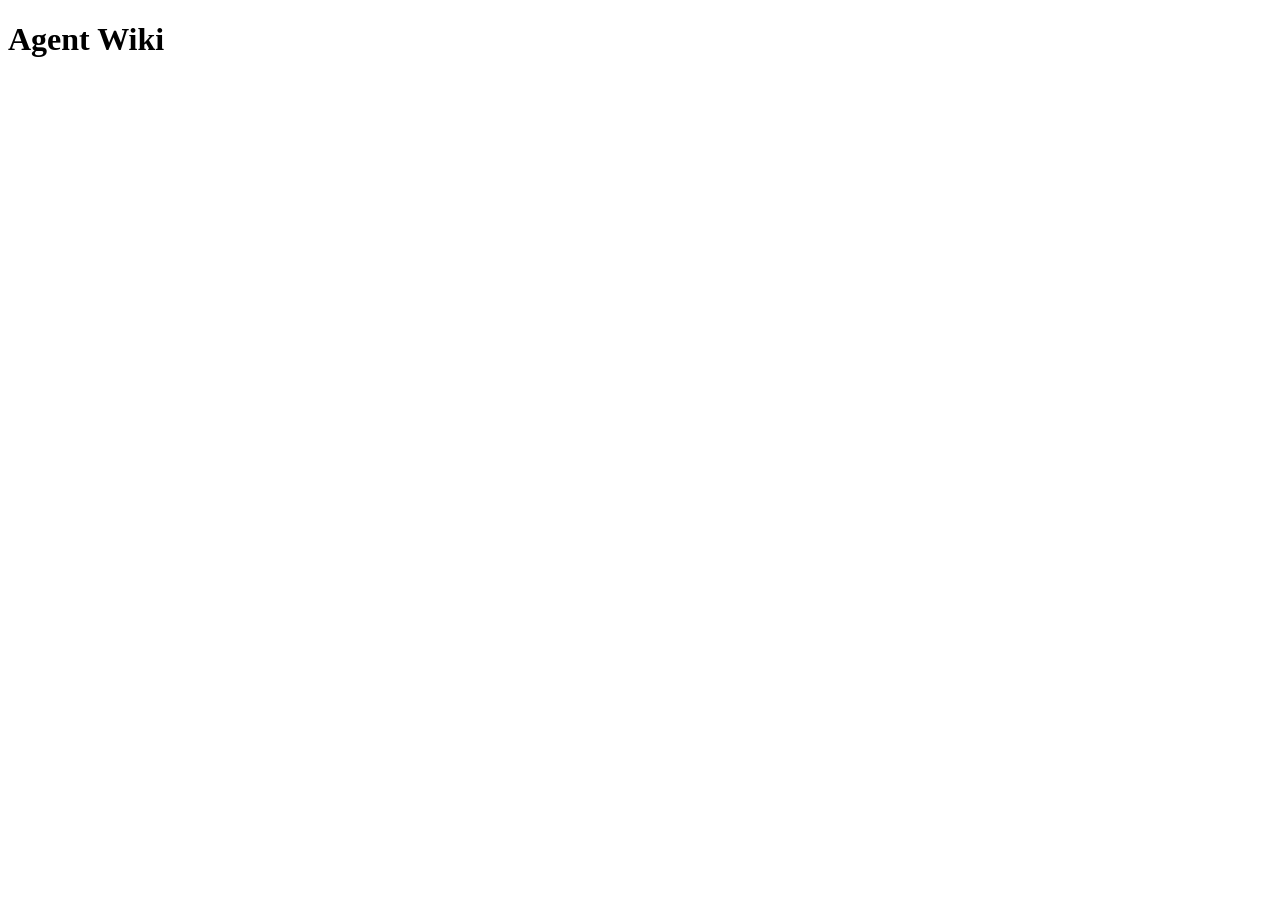
==== site/index.html @ 08c0e8dc "ci: deploy site/ to GitHub Pages" ====
<!doctype html>
<html lang="en">
<head>
  <meta charset="utf-8">
  <meta name="viewport" content="width=device-width, initial-scale=1">
  <title>Agent Wiki</title>
</head>
<body>
  <h1>Agent Wiki</h1>
</body>
</html>
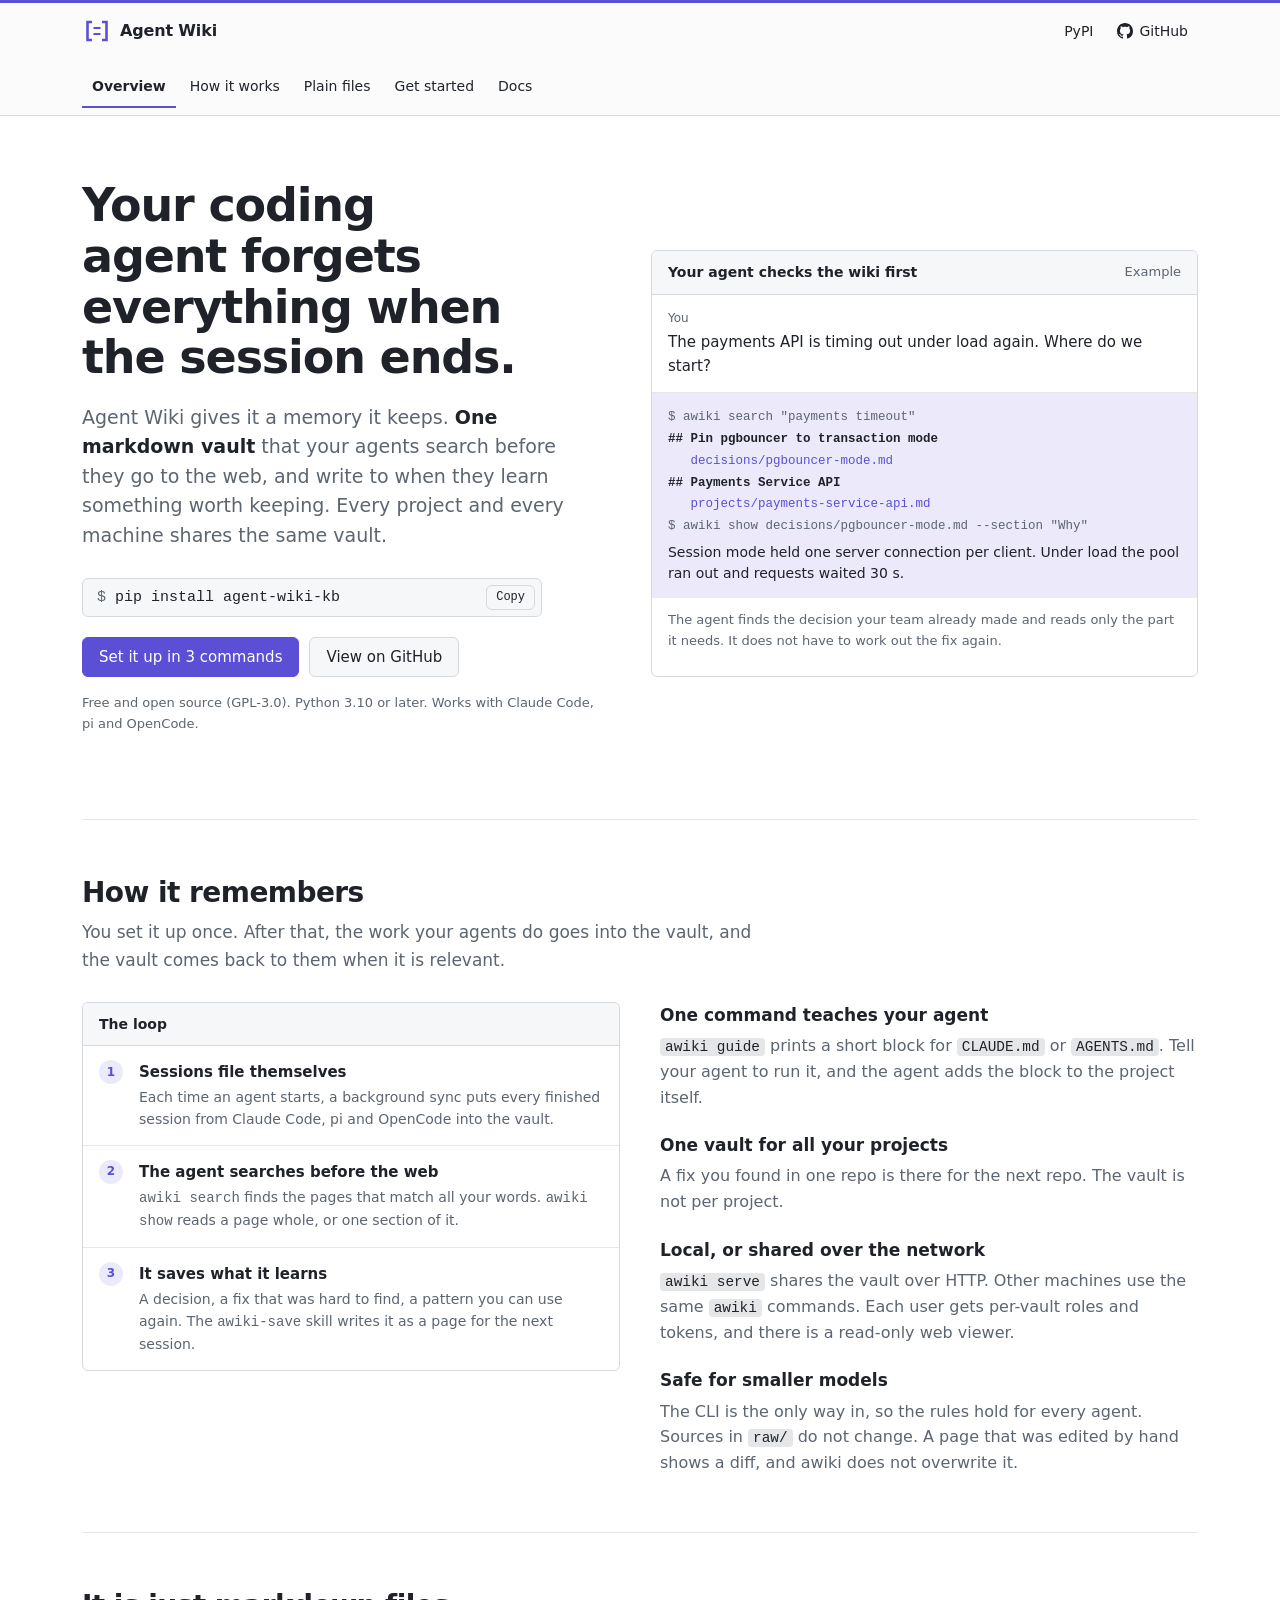
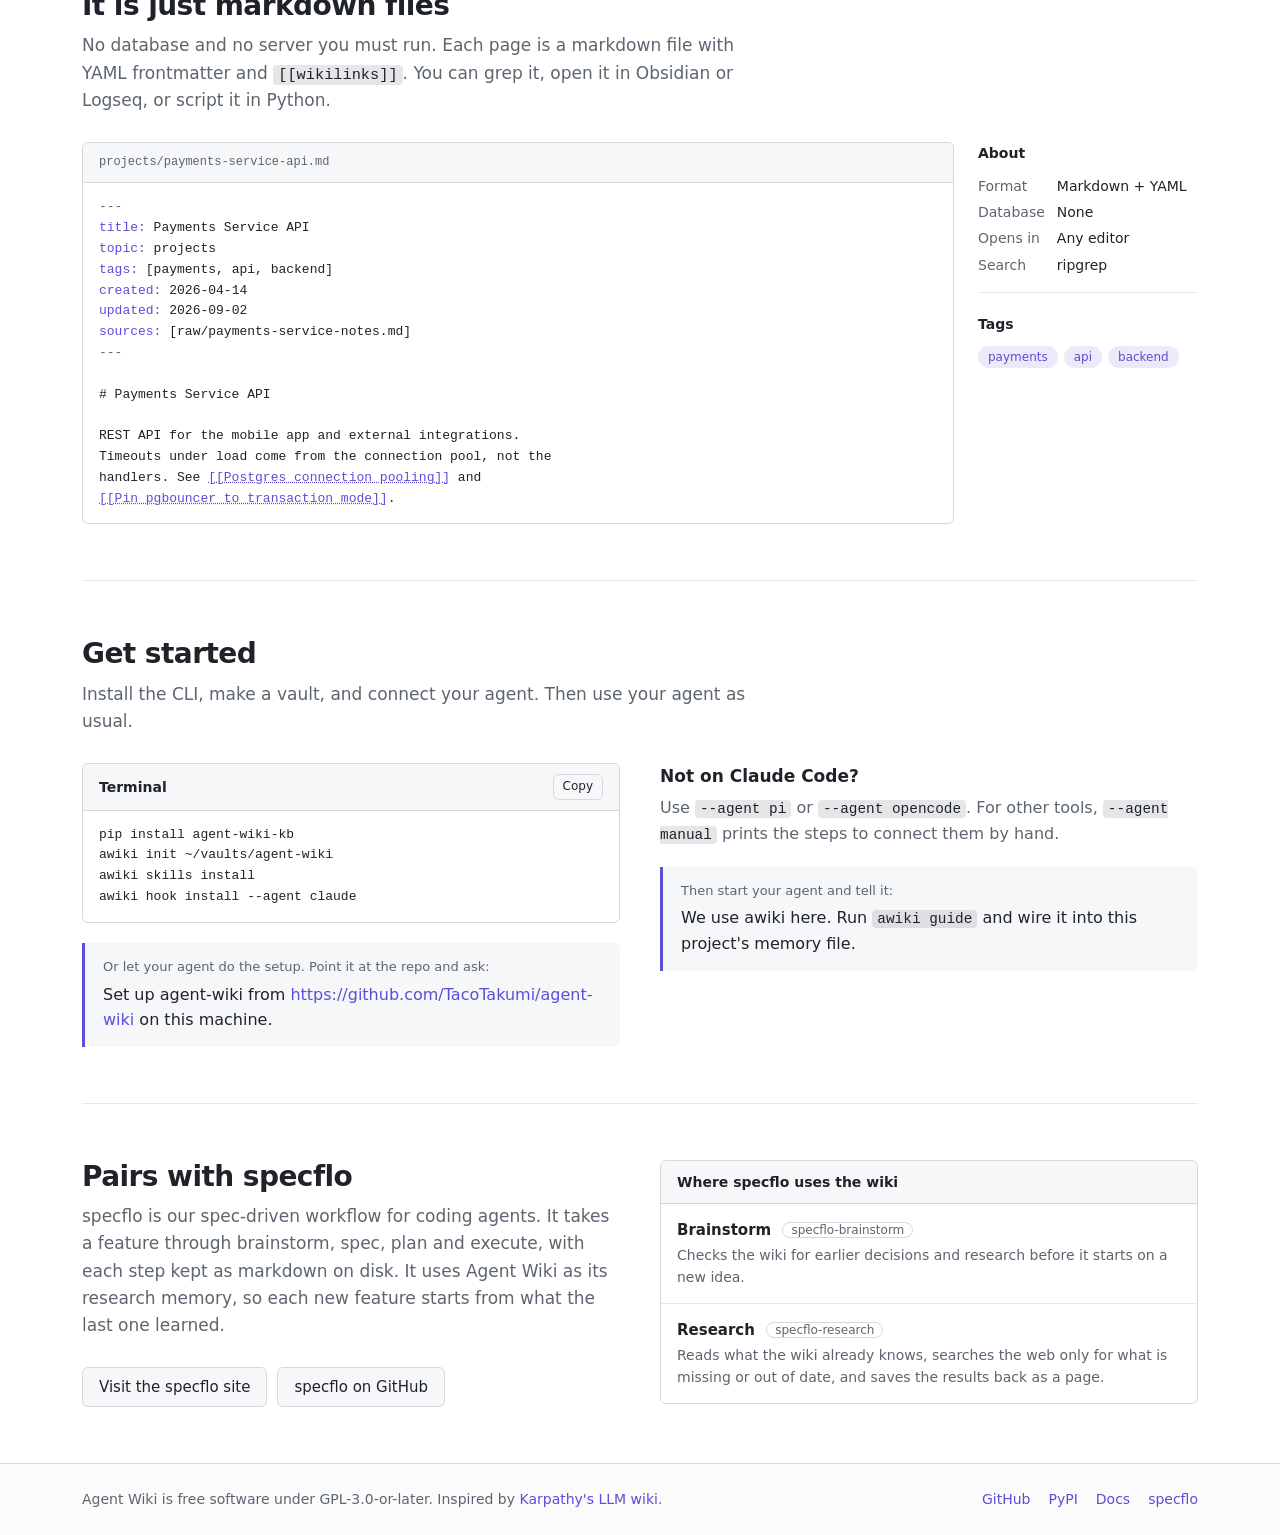
==== commit 76cbb2bb: "site: landing page in the viewer theme, with specflo cross-promotion" ====
--- a/site/index.html
+++ b/site/index.html
@@ -1,11 +1,389 @@
 <!doctype html>
 <html lang="en">
 <head>
-  <meta charset="utf-8">
-  <meta name="viewport" content="width=device-width, initial-scale=1">
-  <title>Agent Wiki</title>
+<meta charset="utf-8">
+<meta name="viewport" content="width=device-width, initial-scale=1">
+<title>Agent Wiki - memory your coding agents keep</title>
+<meta name="description" content="Agent Wiki is a plain-markdown vault your AI coding agents search before they reach for the web, and write back to when they learn something worth keeping.">
+<link rel="icon" href="favicon.svg" type="image/svg+xml">
+<style>
+/* Same tokens as the vault viewer (src/agent_wiki/viewer/static/viewer.css). */
+:root {
+  color-scheme: light dark;
+  --bg:           light-dark(#ffffff, #17191c);
+  --bg-muted:     light-dark(#f6f7f9, #1f2226);
+  --bg-header:    light-dark(#fbfbfc, #1b1d20);
+  --bg-hover:     light-dark(#f0f2f5, #24282d);
+  --fg:           light-dark(#1f2329, #dde0e5);
+  --fg-muted:     light-dark(#5c6570, #9aa1ab);
+  --border:       light-dark(#d5d9de, #353a41);
+  --border-muted: light-dark(#e4e7eb, #2b2f35);
+  --accent:       light-dark(#5b4fd6, #a99fff);
+  --on-accent:    light-dark(#ffffff, #111417);
+  --mark:         light-dark(#fff1a6, #5a4a0c);
+}
+:root {
+  --accent-soft: color-mix(in srgb, var(--accent) 12%, transparent);
+  --accent-soft-hover: color-mix(in srgb, var(--accent) 20%, transparent);
+  --neutral-soft: color-mix(in srgb, var(--fg-muted) 16%, transparent);
+  --radius: 6px;
+  --gutter: 32px;
+  --ui: system-ui, -apple-system, "Segoe UI", "Noto Sans", Helvetica, Arial, sans-serif;
+  --mono: ui-monospace, SFMono-Regular, "SF Mono", Menlo, Consolas, "Liberation Mono", monospace;
+}
+
+/* ---------- Frame ---------- */
+* { box-sizing: border-box; }
+html, body { margin: 0; }
+html { scroll-behavior: smooth; }
+body { background: var(--bg); color: var(--fg); font: 16px/1.6 var(--ui); }
+a { color: var(--accent); text-decoration: none; }
+a:hover { text-decoration: underline; }
+:focus-visible { outline: 2px solid var(--accent); outline-offset: 2px; border-radius: 3px; }
+code, pre { font-family: var(--mono); }
+p { margin: 0 0 12px; }
+.container { max-width: 1180px; margin: 0 auto; padding: 0 var(--gutter); }
+@media (max-width: 1200px) { :root { --gutter: 24px; } }
+@media (max-width: 767px) { :root { --gutter: 16px; } }
+
+/* ---------- Header (as the viewer) ---------- */
+.site-header { background: var(--bg-header); border-top: 3px solid var(--accent);
+  border-bottom: 1px solid var(--border); }
+.site-header .container { display: flex; align-items: center; gap: 16px; min-height: 56px;
+  flex-wrap: wrap; padding-block: 8px; }
+.brand { display: flex; align-items: center; gap: 8px; color: var(--fg); font-weight: 600;
+  font-size: 16px; letter-spacing: -0.01em; }
+.brand:hover { text-decoration: none; }
+.brand svg { width: 30px; height: 22px; color: var(--accent); flex: none; }
+.header-links { margin-left: auto; display: flex; gap: 4px; font-size: 14px; }
+.header-links a { color: var(--fg); padding: 4px 10px; border-radius: var(--radius); }
+.header-links a:hover { background: var(--bg-hover); text-decoration: none; }
+.header-links .gh { display: inline-flex; align-items: center; gap: 6px; }
+.header-links .gh svg { width: 16px; height: 16px; flex: none; }
+.tabs-row { padding-block: 0; }
+.tabs { display: flex; gap: 4px; overflow-x: auto; scrollbar-width: thin; margin-bottom: -1px; font-size: 14px; }
+.tabs a { padding: 8px 10px 9px; color: var(--fg); white-space: nowrap;
+  border-bottom: 2px solid transparent; border-radius: var(--radius) var(--radius) 0 0; }
+.tabs a:hover { text-decoration: none; background: var(--bg-hover); }
+.tabs a:first-child { font-weight: 600; border-bottom-color: var(--accent); }
+
+/* ---------- Buttons ---------- */
+.btn { display: inline-flex; align-items: center; font: inherit; font-size: 15px; font-weight: 500;
+  color: var(--fg); background: var(--bg-muted); border: 1px solid var(--border);
+  border-radius: var(--radius); padding: 7px 16px; min-height: 38px; cursor: pointer; }
+.btn:hover { background: var(--bg-hover); text-decoration: none; }
+.btn-accent,
+.btn-accent:hover { background: var(--accent); border-color: var(--accent); color: var(--on-accent); }
+.btn-small { font-size: 12px; padding: 2px 9px; min-height: 0; }
+
+/* ---------- Box with rows (as the viewer) ---------- */
+.box { border: 1px solid var(--border); border-radius: var(--radius); background: var(--bg); font-size: 14px; }
+.box-head { display: flex; align-items: center; justify-content: space-between; gap: 12px;
+  padding: 10px 16px; background: var(--bg-muted); border-bottom: 1px solid var(--border);
+  border-radius: var(--radius) var(--radius) 0 0; font-weight: 600; }
+.box-head small { font-weight: 400; color: var(--fg-muted); font-size: 13px; }
+.file-head { font-family: var(--mono); font-size: 12px; font-weight: 400; color: var(--fg-muted); }
+.box pre { margin: 0; padding: 14px 16px; overflow-x: auto; font-size: 13px; line-height: 1.6; }
+.rows { list-style: none; margin: 0; padding: 0; }
+.rows li { display: grid; grid-template-columns: 28px minmax(0, 1fr); gap: 4px 12px;
+  padding: 14px 16px; border-top: 1px solid var(--border-muted); }
+.rows li:first-child { border-top: 0; }
+.rows .step { display: inline-flex; justify-content: center; align-items: center; width: 24px; height: 24px;
+  border-radius: 999px; background: var(--accent-soft); color: var(--accent); font-weight: 600;
+  font-size: 12px; font-variant-numeric: tabular-nums; }
+.rows strong { display: block; font-weight: 600; font-size: 15px; }
+.rows p { margin: 2px 0 0; color: var(--fg-muted); }
+.rows.plain li { display: block; }
+.rows strong .topic-tag { margin-left: 6px; font-weight: 400; vertical-align: 1px; }
+.topic-tag { font-size: 12px; color: var(--fg-muted); border: 1px solid var(--border); border-radius: 999px;
+  padding: 0 8px; white-space: nowrap; }
+.tags { display: flex; flex-wrap: wrap; gap: 6px; list-style: none; margin: 0; padding: 0; }
+.tags li { font-size: 12px; font-weight: 500; line-height: 22px; padding: 0 10px;
+  border-radius: 999px; color: var(--accent); background: var(--accent-soft); }
+
+/* ---------- Hero ---------- */
+.hero { display: grid; grid-template-columns: minmax(0, 1fr) minmax(0, 1.05fr); gap: 48px;
+  align-items: center; padding: 64px 0 72px; }
+.hero h1 { font-size: 46px; line-height: 1.1; font-weight: 650; letter-spacing: -0.025em;
+  margin: 0 0 20px; text-wrap: balance; }
+.lead { font-size: 19px; line-height: 1.55; color: var(--fg-muted); max-width: 34em; margin-bottom: 28px; }
+.lead strong { color: var(--fg); font-weight: 600; }
+.install { display: flex; align-items: center; gap: 8px; max-width: 460px; margin-bottom: 20px;
+  padding: 6px 6px 6px 14px; border: 1px solid var(--border); border-radius: var(--radius);
+  background: var(--bg-muted); font-family: var(--mono); font-size: 15px; }
+.install code { flex: 1; min-width: 0; overflow-x: auto; white-space: nowrap; }
+.install code::before { content: "$ "; color: var(--fg-muted); }
+.actions { display: flex; flex-wrap: wrap; gap: 10px; }
+.note { font-size: 13px; color: var(--fg-muted); margin-top: 16px; }
+
+/* The prompt mock: the agent searches the wiki and reads one section. */
+.prompt-mock .ask { padding: 14px 16px; border-bottom: 1px solid var(--border-muted); }
+.prompt-mock .who { display: block; font-size: 12px; color: var(--fg-muted); margin-bottom: 2px; }
+.prompt-mock .ask p { margin: 0; font-size: 15px; }
+.inject { margin: 0; padding: 14px 16px; list-style: none; font-family: var(--mono); font-size: 12.5px;
+  line-height: 1.75; background: var(--accent-soft); overflow-x: auto; }
+.inject li { white-space: nowrap; }
+.inject .c { color: var(--fg-muted); }
+.inject .h { color: var(--fg); font-weight: 600; }
+.inject .p { color: var(--accent); }
+.inject .p { white-space: pre; }
+.inject .o { color: var(--fg); white-space: normal; font-family: var(--ui); font-size: 14px; line-height: 1.5;
+  margin-top: 4px; }
+.prompt-mock .after { padding: 12px 16px; color: var(--fg-muted); font-size: 13px; }
+.prompt-mock .after code { color: var(--fg); }
+@media (prefers-reduced-motion: no-preference) {
+  /* "backwards" hides each line only while its animation waits to start, so a
+     browser that does not animate still shows the lines. */
+  .inject li { animation: show 0.35s ease-out backwards; }
+  .inject li:nth-child(1) { animation-delay: 0.5s; }
+  .inject li:nth-child(2) { animation-delay: 0.62s; }
+  .inject li:nth-child(3) { animation-delay: 0.74s; }
+  .inject li:nth-child(4) { animation-delay: 0.86s; }
+  .inject li:nth-child(5) { animation-delay: 0.98s; }
+  .inject li:nth-child(6) { animation-delay: 1.1s; }
+  .inject li:nth-child(7) { animation-delay: 1.22s; }
+  @keyframes show { from { opacity: 0; transform: translateY(3px); } }
+}
+
+/* ---------- Sections ---------- */
+section { padding: 56px 0; border-top: 1px solid var(--border-muted); }
+section h2 { font-size: 28px; line-height: 1.2; font-weight: 650; letter-spacing: -0.02em; margin: 0 0 10px; }
+.section-sub { color: var(--fg-muted); font-size: 17px; max-width: 40em; margin-bottom: 28px; }
+.split { display: grid; grid-template-columns: minmax(0, 1fr) minmax(0, 1fr); gap: 40px; align-items: start; }
+.points { display: grid; gap: 22px; }
+.points h3 { font-size: 17px; font-weight: 600; margin: 0 0 4px; }
+.points p { margin: 0; color: var(--fg-muted); }
+.points code, .section-sub code, .say code { font-size: 0.9em; padding: 1px 5px; border-radius: 4px;
+  background: var(--neutral-soft); color: var(--fg); }
+
+/* Page view: the markdown file with an About sidebar, as the viewer shows a page. */
+.page-layout { display: grid; grid-template-columns: minmax(0, 1fr) 220px; gap: 24px; align-items: start; }
+.page-layout aside { font-size: 14px; }
+.page-layout aside h4 { font-size: 14px; font-weight: 600; margin: 0 0 10px; }
+.page-layout dl { display: grid; grid-template-columns: max-content 1fr; gap: 4px 12px; margin: 0 0 20px;
+  padding-bottom: 16px; border-bottom: 1px solid var(--border-muted); }
+.page-layout dt { color: var(--fg-muted); }
+.page-layout dd { margin: 0; }
+.md .k { color: var(--accent); }
+.md .m { color: var(--fg-muted); }
+.md .l { color: var(--accent); text-decoration: underline dotted; }
+
+/* Get started */
+.say { margin: 20px 0 0; padding: 14px 18px; border-left: 3px solid var(--accent);
+  background: var(--bg-muted); border-radius: 0 var(--radius) var(--radius) 0; }
+.say p { margin: 0; overflow-wrap: anywhere; }
+.say .who { display: block; font-size: 13px; color: var(--fg-muted); margin-bottom: 4px; }
+.cmd .m { color: var(--fg-muted); }
+
+/* Footer */
+footer { border-top: 1px solid var(--border); background: var(--bg-header); font-size: 14px; color: var(--fg-muted); }
+footer .container { display: flex; flex-wrap: wrap; gap: 8px 24px; justify-content: space-between; padding-block: 24px; }
+footer nav { display: flex; flex-wrap: wrap; gap: 4px 18px; }
+
+@media (max-width: 1011px) {
+  .hero { grid-template-columns: minmax(0, 1fr); gap: 36px; padding: 40px 0 48px; }
+  .split { grid-template-columns: minmax(0, 1fr); gap: 28px; }
+}
+@media (max-width: 767px) {
+  .hero h1 { font-size: 34px; }
+  .lead { font-size: 17px; }
+  section { padding: 40px 0; }
+  section h2 { font-size: 24px; }
+  .page-layout { grid-template-columns: minmax(0, 1fr); }
+  .header-links a.hide-narrow { display: none; }
+}
+</style>
 </head>
 <body>
-  <h1>Agent Wiki</h1>
+<header class="site-header">
+<div class="container">
+<a class="brand" href="#">
+<svg viewBox="0 0 30 22" aria-hidden="true" fill="none" stroke="currentColor">
+<path d="M10 2H5.5v18H10M20 2h4.5v18H20" stroke-width="2.6"/>
+<path d="M11.5 8h7M11.5 14h7" stroke-width="2.2"/>
+</svg>
+Agent Wiki
+</a>
+<nav class="header-links" aria-label="Project links">
+<a class="hide-narrow" href="https://pypi.org/project/agent-wiki-kb/">PyPI</a>
+<a class="gh" href="https://github.com/TacoTakumi/agent-wiki"><svg viewBox="0 0 16 16" aria-hidden="true" fill="currentColor"><path d="M8 0c4.42 0 8 3.58 8 8a8.013 8.013 0 0 1-5.45 7.59c-.4.08-.55-.17-.55-.38 0-.27.01-1.13.01-2.2 0-.75-.25-1.23-.54-1.48 1.78-.2 3.65-.88 3.65-3.95 0-.88-.31-1.59-.82-2.15.08-.2.36-1.02-.08-2.12 0 0-.67-.22-2.2.82-.64-.18-1.32-.27-2-.27-.68 0-1.36.09-2 .27-1.53-1.03-2.2-.82-2.2-.82-.44 1.1-.16 1.92-.08 2.12-.51.56-.82 1.28-.82 2.15 0 3.06 1.86 3.75 3.64 3.95-.23.2-.44.55-.51 1.07-.46.21-1.61.55-2.33-.66-.15-.24-.6-.83-1.23-.82-.67.01-.27.38.01.53.34.19.73.9.82 1.13.16.45.68 1.31 2.69.94 0 .67.01 1.3.01 1.49 0 .21-.15.45-.55.38A7.995 7.995 0 0 1 0 8c0-4.42 3.58-8 8-8Z"/></svg>GitHub</a>
+</nav>
+</div>
+<div class="container tabs-row">
+<nav class="tabs" aria-label="Sections">
+<a href="#top">Overview</a>
+<a href="#how">How it works</a>
+<a href="#files">Plain files</a>
+<a href="#start">Get started</a>
+<a href="https://github.com/TacoTakumi/agent-wiki#readme">Docs</a>
+</nav>
+</div>
+</header>
+
+<main class="container" id="top">
+<div class="hero">
+<div>
+<h1>Your coding agent forgets everything when the session ends.</h1>
+<p class="lead">Agent Wiki gives it a memory it keeps. <strong>One markdown vault</strong> that your agents search before they go to the web, and write to when they learn something worth keeping. Every project and every machine shares the same vault.</p>
+<div class="install">
+<code id="install-cmd">pip install agent-wiki-kb</code>
+<button class="btn btn-small" type="button" data-copy="install-cmd">Copy</button>
+</div>
+<div class="actions">
+<a class="btn btn-accent" href="#start">Set it up in 3 commands</a>
+<a class="btn" href="https://github.com/TacoTakumi/agent-wiki">View on GitHub</a>
+</div>
+<p class="note">Free and open source (GPL-3.0). Python 3.10 or later. Works with Claude Code, pi and OpenCode.</p>
+</div>
+
+<div class="box prompt-mock" aria-label="Example: the agent checks the wiki before it answers">
+<div class="box-head">Your agent checks the wiki first <small>Example</small></div>
+<div class="ask">
+<span class="who">You</span>
+<p>The payments API is timing out under load again. Where do we start?</p>
+</div>
+<ol class="inject">
+<li class="c">$ awiki search "payments timeout"</li>
+<li class="h">## Pin pgbouncer to transaction mode</li>
+<li class="p">   decisions/pgbouncer-mode.md</li>
+<li class="h">## Payments Service API</li>
+<li class="p">   projects/payments-service-api.md</li>
+<li class="c">$ awiki show decisions/pgbouncer-mode.md --section "Why"</li>
+<li class="o">Session mode held one server connection per client. Under load the pool ran out and requests waited 30 s.</li>
+</ol>
+<p class="after">The agent finds the decision your team already made and reads only the part it needs. It does not have to work out the fix again.</p>
+</div>
+</div>
+
+<section id="how">
+<h2>How it remembers</h2>
+<p class="section-sub">You set it up once. After that, the work your agents do goes into the vault, and the vault comes back to them when it is relevant.</p>
+<div class="split">
+<div class="box">
+<div class="box-head">The loop</div>
+<ol class="rows">
+<li><span class="step">1</span><div><strong>Sessions file themselves</strong><p>Each time an agent starts, a background sync puts every finished session from Claude Code, pi and OpenCode into the vault.</p></div></li>
+<li><span class="step">2</span><div><strong>The agent searches before the web</strong><p><code>awiki search</code> finds the pages that match all your words. <code>awiki show</code> reads a page whole, or one section of it.</p></div></li>
+<li><span class="step">3</span><div><strong>It saves what it learns</strong><p>A decision, a fix that was hard to find, a pattern you can use again. The <code>awiki-save</code> skill writes it as a page for the next session.</p></div></li>
+</ol>
+</div>
+<div class="points">
+<div><h3>One command teaches your agent</h3><p><code>awiki guide</code> prints a short block for <code>CLAUDE.md</code> or <code>AGENTS.md</code>. Tell your agent to run it, and the agent adds the block to the project itself.</p></div>
+<div><h3>One vault for all your projects</h3><p>A fix you found in one repo is there for the next repo. The vault is not per project.</p></div>
+<div><h3>Local, or shared over the network</h3><p><code>awiki serve</code> shares the vault over HTTP. Other machines use the same <code>awiki</code> commands. Each user gets per-vault roles and tokens, and there is a read-only web viewer.</p></div>
+<div><h3>Safe for smaller models</h3><p>The CLI is the only way in, so the rules hold for every agent. Sources in <code>raw/</code> do not change. A page that was edited by hand shows a diff, and awiki does not overwrite it.</p></div>
+</div>
+</div>
+</section>
+
+<section id="files">
+<h2>It is just markdown files</h2>
+<p class="section-sub">No database and no server you must run. Each page is a markdown file with YAML frontmatter and <code>[[wikilinks]]</code>. You can grep it, open it in Obsidian or Logseq, or script it in Python.</p>
+<div class="page-layout">
+<div class="box">
+<div class="box-head"><span class="file-head">projects/payments-service-api.md</span></div>
+<pre class="md"><span class="m">---</span>
+<span class="k">title:</span> Payments Service API
+<span class="k">topic:</span> projects
+<span class="k">tags:</span> [payments, api, backend]
+<span class="k">created:</span> 2026-04-14
+<span class="k">updated:</span> 2026-09-02
+<span class="k">sources:</span> [raw/payments-service-notes.md]
+<span class="m">---</span>
+
+# Payments Service API
+
+REST API for the mobile app and external integrations.
+Timeouts under load come from the connection pool, not the
+handlers. See <span class="l">[[Postgres connection pooling]]</span> and
+<span class="l">[[Pin pgbouncer to transaction mode]]</span>.</pre>
+</div>
+<aside>
+<h4>About</h4>
+<dl>
+<dt>Format</dt><dd>Markdown + YAML</dd>
+<dt>Database</dt><dd>None</dd>
+<dt>Opens in</dt><dd>Any editor</dd>
+<dt>Search</dt><dd>ripgrep</dd>
+</dl>
+<h4>Tags</h4>
+<ul class="tags"><li>payments</li><li>api</li><li>backend</li></ul>
+</aside>
+</div>
+</section>
+
+<section id="start">
+<h2>Get started</h2>
+<p class="section-sub">Install the CLI, make a vault, and connect your agent. Then use your agent as usual.</p>
+<div class="split">
+<div>
+<div class="box">
+<div class="box-head">Terminal <button class="btn btn-small" type="button" data-copy="setup-cmds">Copy</button></div>
+<pre class="cmd" id="setup-cmds">pip install agent-wiki-kb
+awiki init ~/vaults/agent-wiki
+awiki skills install
+awiki hook install --agent claude</pre>
+</div>
+<div class="say">
+<span class="who">Or let your agent do the setup. Point it at the repo and ask:</span>
+<p>Set up agent-wiki from <a href="https://github.com/TacoTakumi/agent-wiki">https://github.com/TacoTakumi/agent-wiki</a> on this machine.</p>
+</div>
+</div>
+<div>
+<div class="points">
+<div><h3>Not on Claude Code?</h3><p>Use <code>--agent pi</code> or <code>--agent opencode</code>. For other tools, <code>--agent manual</code> prints the steps to connect them by hand.</p></div>
+</div>
+<div class="say">
+<span class="who">Then start your agent and tell it:</span>
+<p>We use awiki here. Run <code>awiki guide</code> and wire it into this project's memory file.</p>
+</div>
+</div>
+</div>
+</section>
+
+<section id="specflo">
+<div class="split">
+<div>
+<h2>Pairs with specflo</h2>
+<p class="section-sub">specflo is our spec-driven workflow for coding agents. It takes a feature through brainstorm, spec, plan and execute, with each step kept as markdown on disk. It uses Agent Wiki as its research memory, so each new feature starts from what the last one learned.</p>
+<div class="actions">
+<a class="btn" href="https://tacotakumi.github.io/specflo/">Visit the specflo site</a>
+<a class="btn" href="https://github.com/TacoTakumi/specflo">specflo on GitHub</a>
+</div>
+</div>
+<div class="box">
+<div class="box-head">Where specflo uses the wiki</div>
+<ul class="rows plain">
+<li><div><strong>Brainstorm <span class="topic-tag">specflo-brainstorm</span></strong><p>Checks the wiki for earlier decisions and research before it starts on a new idea.</p></div></li>
+<li><div><strong>Research <span class="topic-tag">specflo-research</span></strong><p>Reads what the wiki already knows, searches the web only for what is missing or out of date, and saves the results back as a page.</p></div></li>
+</ul>
+</div>
+</div>
+</section>
+</main>
+
+<footer>
+<div class="container">
+<span>Agent Wiki is free software under GPL-3.0-or-later. Inspired by <a href="https://gist.github.com/karpathy/442a6bf555914893e9891c11519de94f">Karpathy's LLM wiki</a>.</span>
+<nav aria-label="Footer">
+<a href="https://github.com/TacoTakumi/agent-wiki">GitHub</a>
+<a href="https://pypi.org/project/agent-wiki-kb/">PyPI</a>
+<a href="https://github.com/TacoTakumi/agent-wiki#readme">Docs</a>
+<a href="https://tacotakumi.github.io/specflo/">specflo</a>
+</nav>
+</div>
+</footer>
+
+<script>
+document.querySelectorAll("[data-copy]").forEach(function (btn) {
+  btn.addEventListener("click", function () {
+    var text = document.getElementById(btn.dataset.copy).textContent;
+    navigator.clipboard.writeText(text).then(function () {
+      btn.textContent = "Copied";
+      setTimeout(function () { btn.textContent = "Copy"; }, 1500);
+    });
+  });
+});
+</script>
 </body>
 </html>
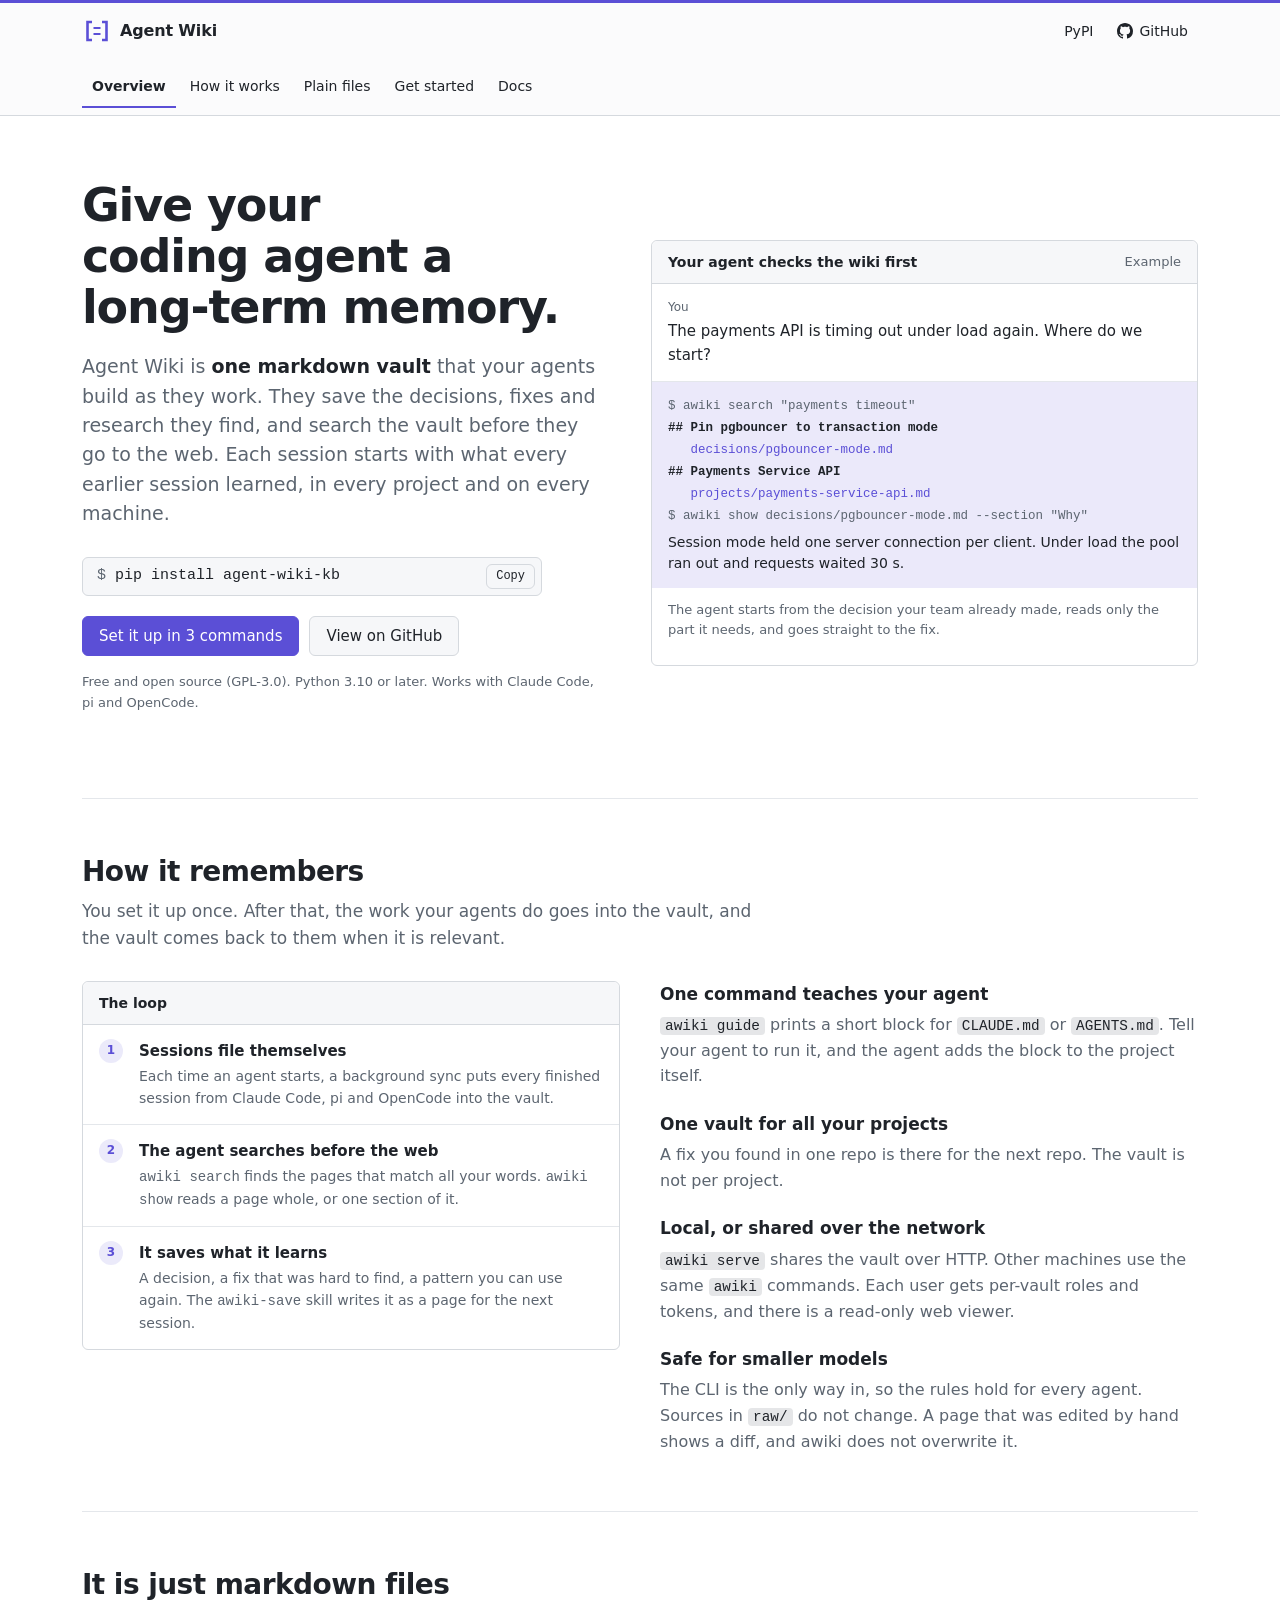
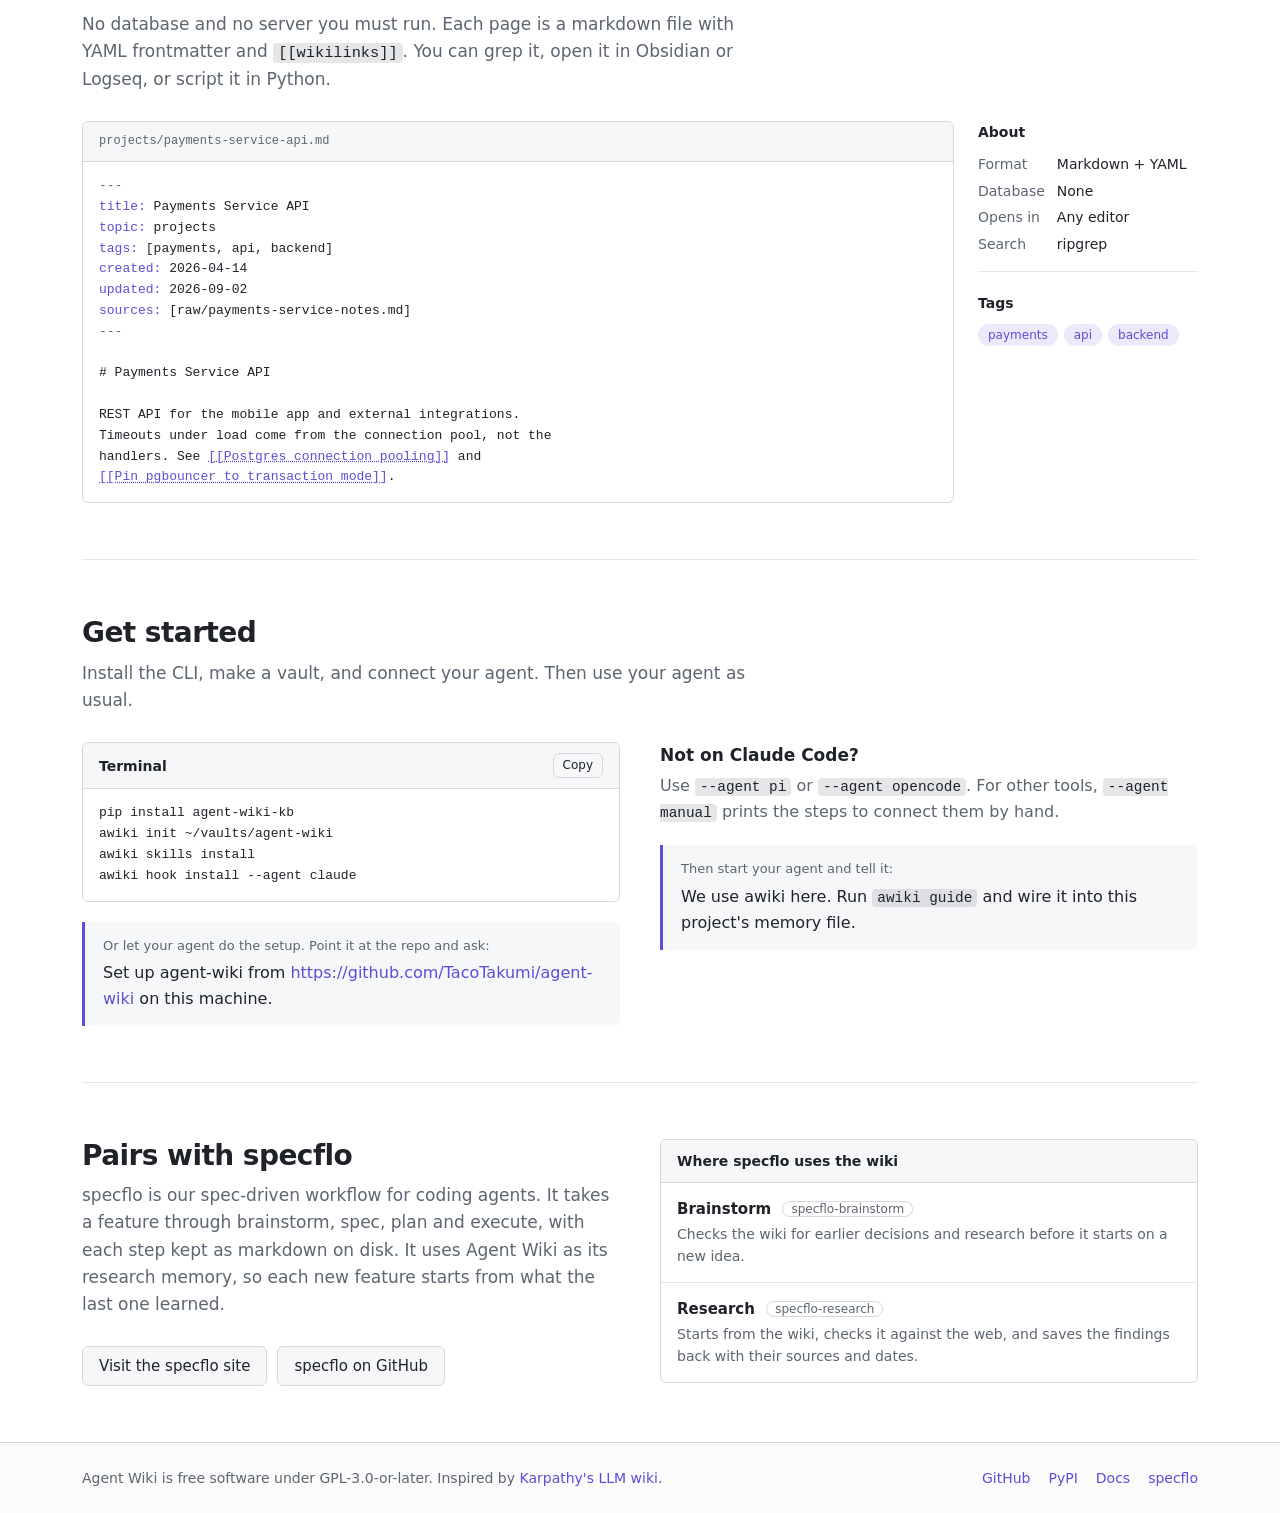
==== commit 3fa27b74: "site: positive hero copy, correct the specflo research description" ====
--- a/site/index.html
+++ b/site/index.html
@@ -3,7 +3,7 @@
 <head>
 <meta charset="utf-8">
 <meta name="viewport" content="width=device-width, initial-scale=1">
-<title>Agent Wiki - memory your coding agents keep</title>
+<title>Agent Wiki - long-term memory for your coding agents</title>
 <meta name="description" content="Agent Wiki is a plain-markdown vault your AI coding agents search before they reach for the web, and write back to when they learn something worth keeping.">
 <link rel="icon" href="favicon.svg" type="image/svg+xml">
 <style>
@@ -108,6 +108,8 @@
   margin: 0 0 20px; text-wrap: balance; }
 .lead { font-size: 19px; line-height: 1.55; color: var(--fg-muted); max-width: 34em; margin-bottom: 28px; }
 .lead strong { color: var(--fg); font-weight: 600; }
+.nowrap { white-space: nowrap; }
+.nowrap { white-space: nowrap; }
 .install { display: flex; align-items: center; gap: 8px; max-width: 460px; margin-bottom: 20px;
   padding: 6px 6px 6px 14px; border: 1px solid var(--border); border-radius: var(--radius);
   background: var(--bg-muted); font-family: var(--mono); font-size: 15px; }
@@ -223,8 +225,8 @@
 <main class="container" id="top">
 <div class="hero">
 <div>
-<h1>Your coding agent forgets everything when the session ends.</h1>
-<p class="lead">Agent Wiki gives it a memory it keeps. <strong>One markdown vault</strong> that your agents search before they go to the web, and write to when they learn something worth keeping. Every project and every machine shares the same vault.</p>
+<h1>Give your coding agent a <span class="nowrap">long-term</span> memory.</h1>
+<p class="lead">Agent Wiki is <strong>one markdown vault</strong> that your agents build as they work. They save the decisions, fixes and research they find, and search the vault before they go to the web. Each session starts with what every earlier session learned, in every project and on every machine.</p>
 <div class="install">
 <code id="install-cmd">pip install agent-wiki-kb</code>
 <button class="btn btn-small" type="button" data-copy="install-cmd">Copy</button>
@@ -251,7 +253,7 @@
 <li class="c">$ awiki show decisions/pgbouncer-mode.md --section "Why"</li>
 <li class="o">Session mode held one server connection per client. Under load the pool ran out and requests waited 30 s.</li>
 </ol>
-<p class="after">The agent finds the decision your team already made and reads only the part it needs. It does not have to work out the fix again.</p>
+<p class="after">The agent starts from the decision your team already made, reads only the part it needs, and goes straight to the fix.</p>
 </div>
 </div>
 
@@ -355,7 +357,7 @@
 <div class="box-head">Where specflo uses the wiki</div>
 <ul class="rows plain">
 <li><div><strong>Brainstorm <span class="topic-tag">specflo-brainstorm</span></strong><p>Checks the wiki for earlier decisions and research before it starts on a new idea.</p></div></li>
-<li><div><strong>Research <span class="topic-tag">specflo-research</span></strong><p>Reads what the wiki already knows, searches the web only for what is missing or out of date, and saves the results back as a page.</p></div></li>
+<li><div><strong>Research <span class="topic-tag">specflo-research</span></strong><p>Starts from the wiki, checks it against the web, and saves the findings back with their sources and dates.</p></div></li>
 </ul>
 </div>
 </div>
